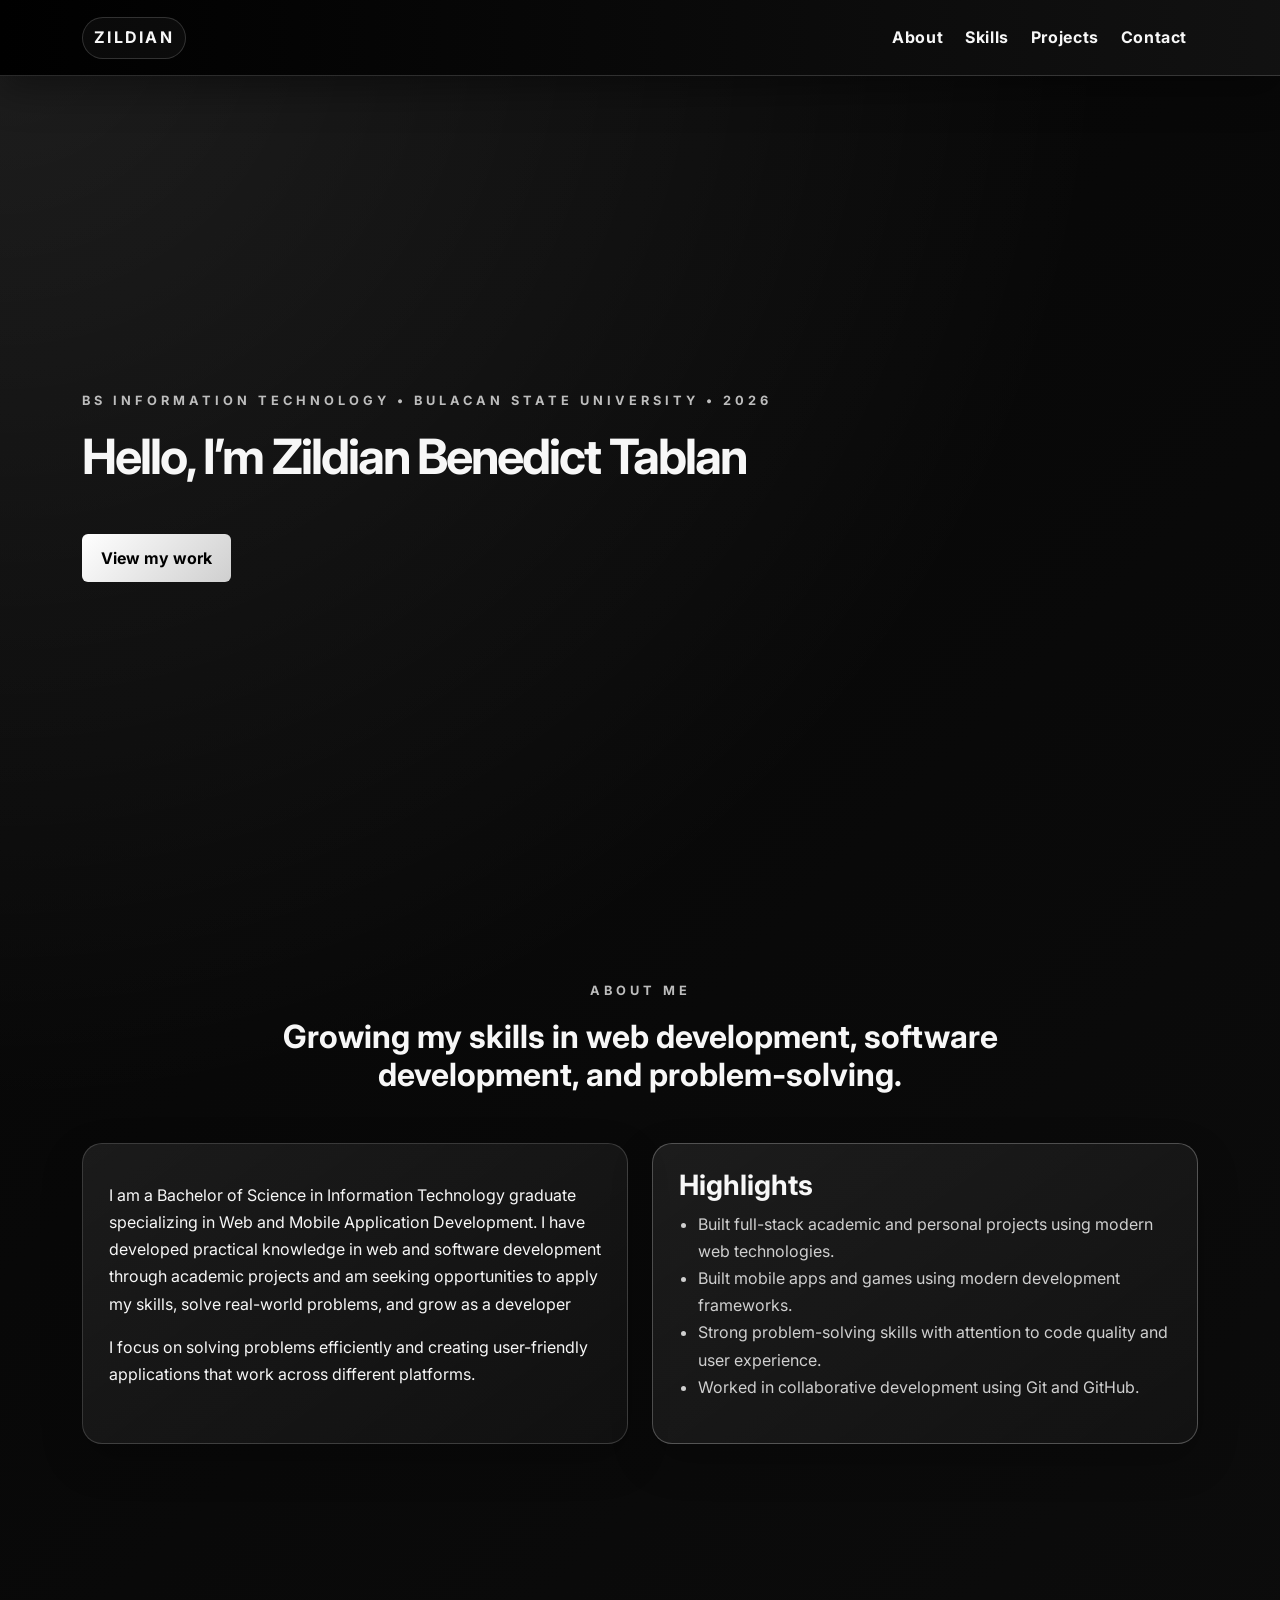
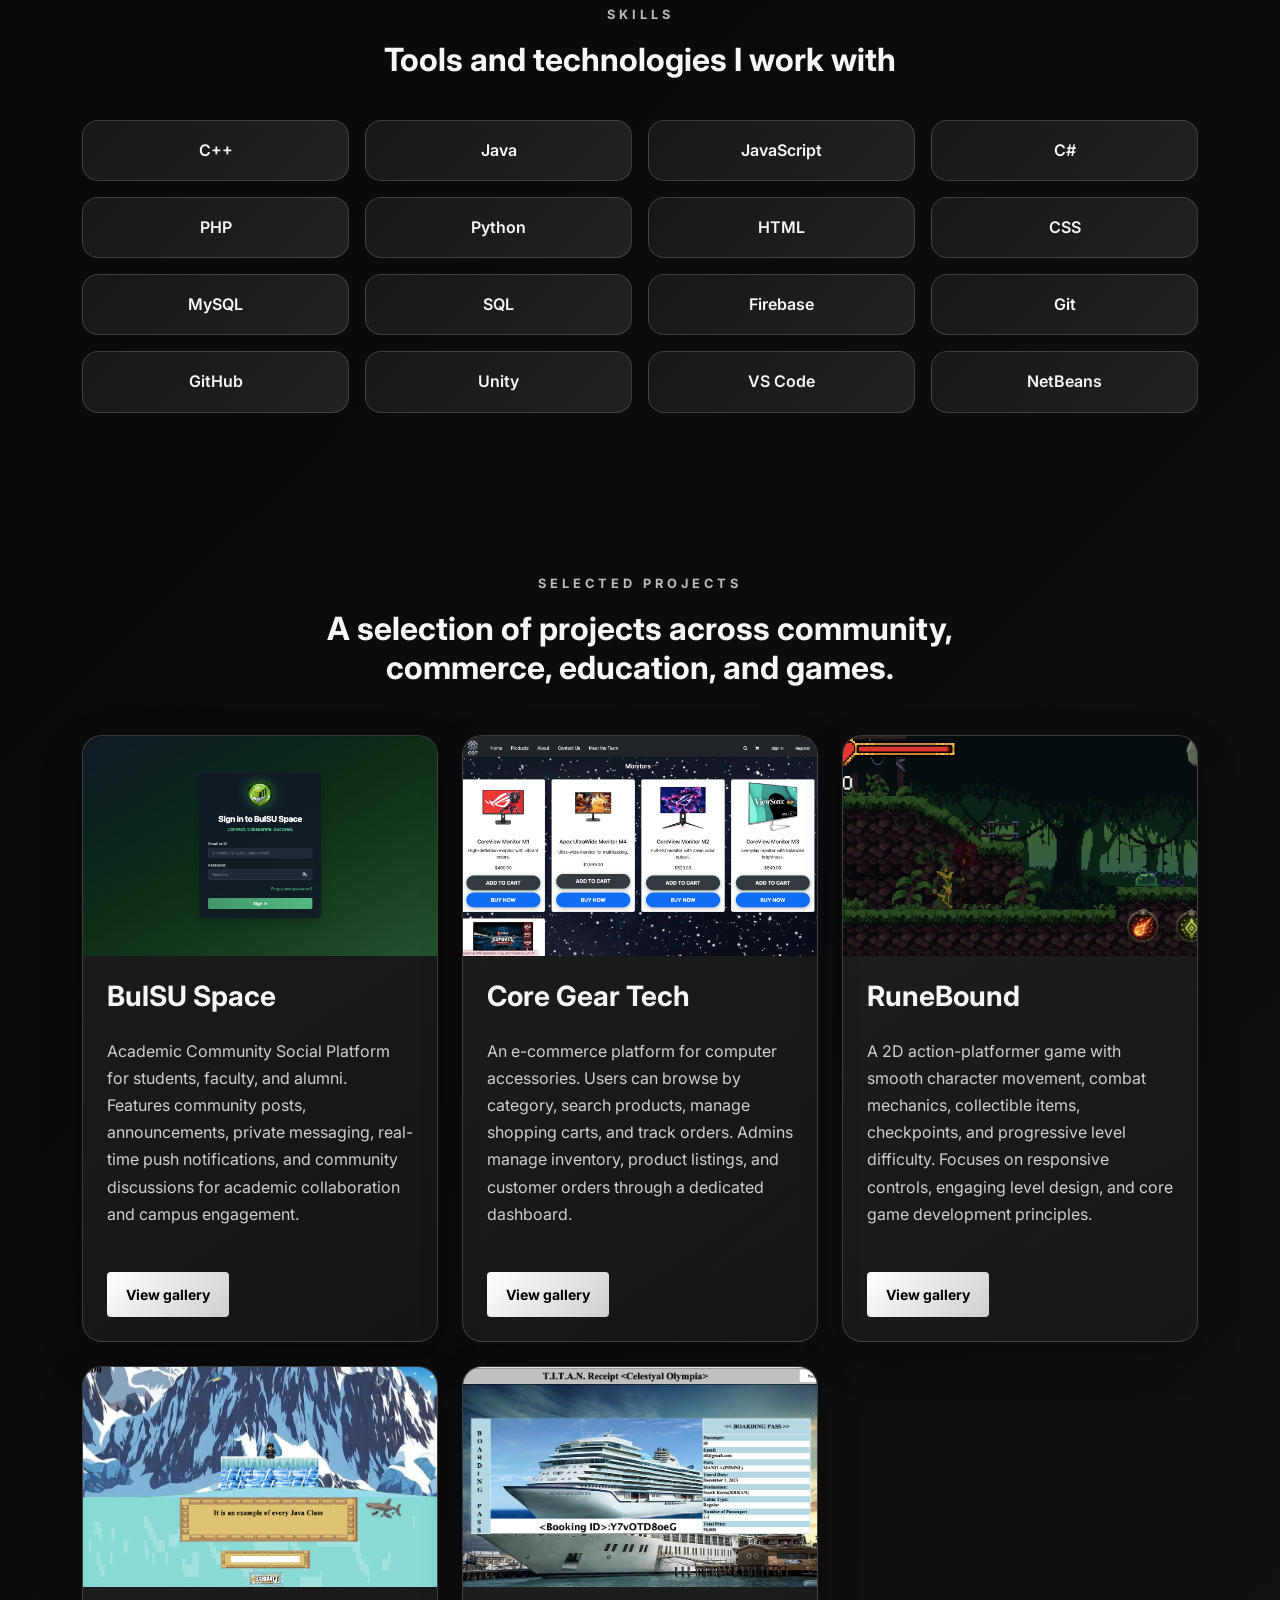
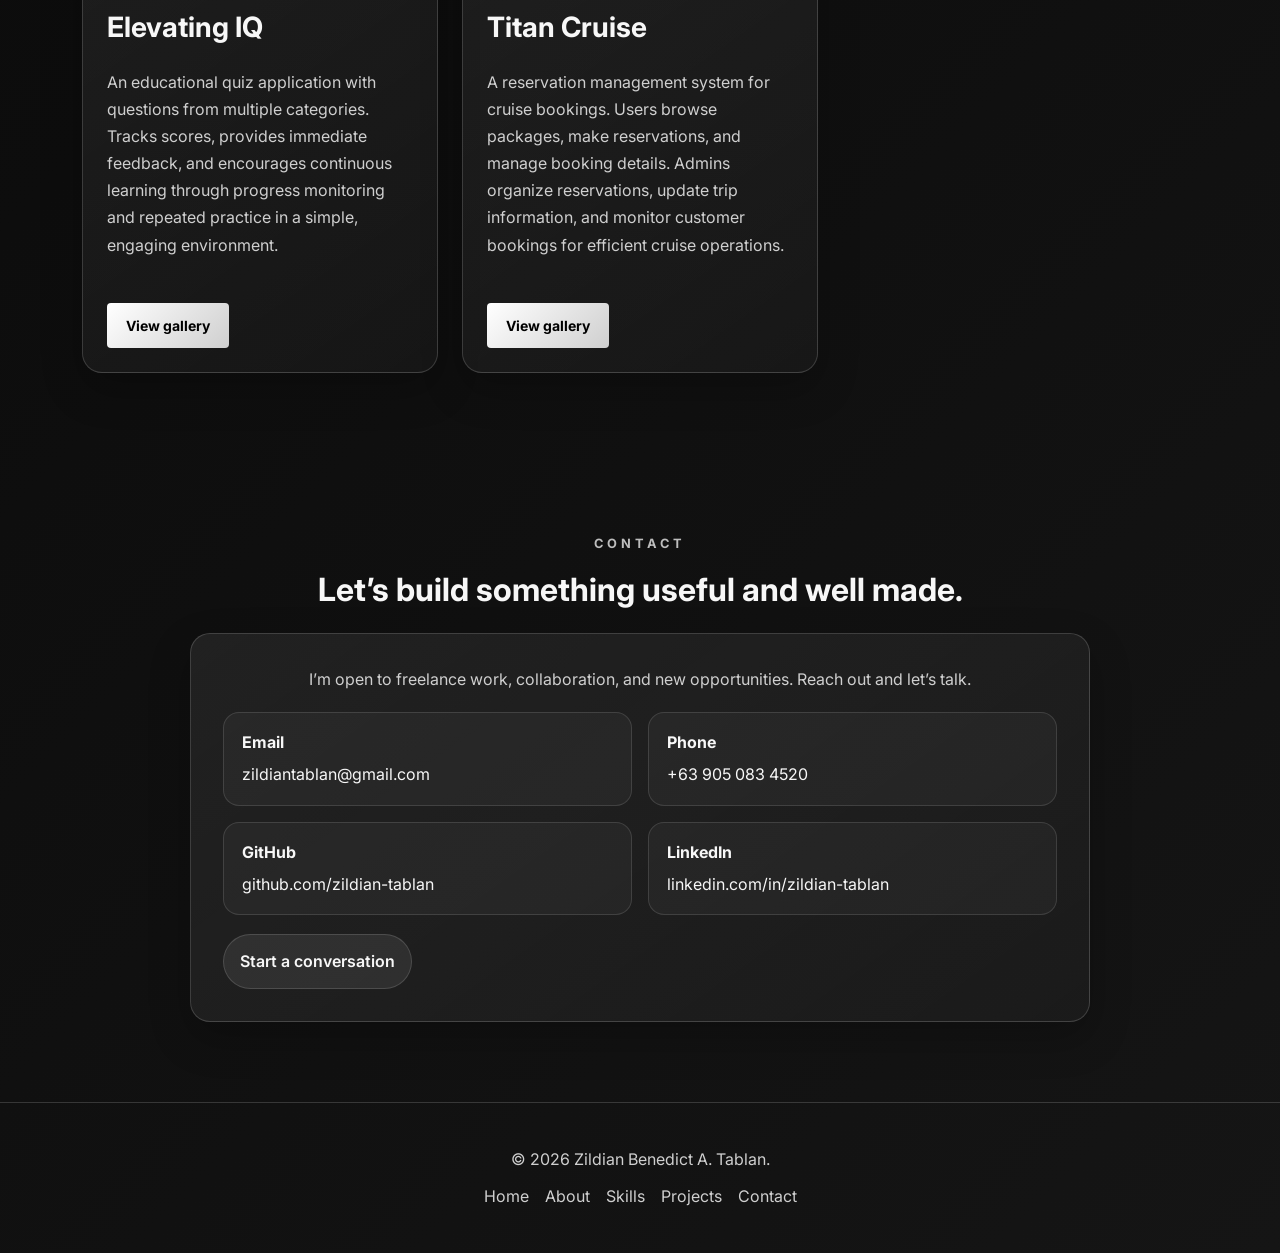
==== index.html @ 67a12df2 "Initial commit" ====
<!DOCTYPE html>
<html lang="en">
<head>
    <meta charset="UTF-8">
    <meta name="viewport" content="width=device-width, initial-scale=1.0">
    <meta name="description" content="Portfolio of Zildian Benedict A. Tablan featuring web, game, and UI projects.">
    <title>Zildian Benedict A. Tablan | Portfolio</title>
    <link href="https://cdn.jsdelivr.net/npm/bootstrap@5.3.3/dist/css/bootstrap.min.css" rel="stylesheet">
    <link rel="stylesheet" href="style.css">
</head>
<body>
    <a class="skip-link" href="#main-content">Skip to content</a>

    <nav class="navbar navbar-expand-lg navbar-dark fixed-top">
        <div class="container">
            <a class="navbar-brand fw-bold" href="#home">Zildian</a>
            <button class="navbar-toggler" type="button" data-bs-toggle="collapse" data-bs-target="#navbarNav" aria-controls="navbarNav" aria-expanded="false" aria-label="Toggle navigation">
                <span class="navbar-toggler-icon"></span>
            </button>
            <div class="collapse navbar-collapse" id="navbarNav">
                <ul class="navbar-nav ms-auto">
                    <li class="nav-item"><a class="nav-link" href="#about">About</a></li>
                    <li class="nav-item"><a class="nav-link" href="#skills">Skills</a></li>
                    <li class="nav-item"><a class="nav-link" href="#projects">Projects</a></li>
                    <li class="nav-item"><a class="nav-link" href="#contact">Contact</a></li>
                </ul>
            </div>
        </div>
    </nav>

    <header id="home" class="hero-section">
        <div class="container py-5">
            <p class="eyebrow">BS Information Technology • Bulacan State University • 2026</p>
            <h1>Hello, I’m Zildian Benedict Tablan</h1>
            <!-- <p class="lead">A Bachelor of Science in Information Technology graduate specializing in Web and Mobile Application Development. I have developed practical knowledge in web and software development through academic projects and am seeking opportunities to apply my skills, solve real-world problems, and grow as a developer.</p> -->
            <div class="d-flex flex-wrap gap-3 mt-5">
                <a class="btn btn-accent" href="#projects">View my work</a>
            </div>
        </div>
    </header>

    <main id="main-content">
        <section id="about" class="section-spacing">
            <div class="container">
                <div class="section-heading text-center">
                    <p class="eyebrow">About me</p>
                    <h2>Growing my skills in web development, software development, and problem-solving.</h2>
                </div>
                <div class="row align-items-stretch g-4 mt-2">
                    <div class="col-lg-6 d-flex">
                        <div class="info-card h-100">
                            <p>I am a Bachelor of Science in Information Technology graduate specializing in Web and Mobile Application Development. I have developed practical knowledge in web and software development through academic projects and am seeking opportunities to apply my skills, solve real-world problems, and grow as a developer</p>
                            <p>I focus on solving problems efficiently and creating user-friendly applications that work across different platforms.</p>
                        </div>
                    </div>
                    <div class="col-lg-6 d-flex">
                        <div class="info-card accent-border h-100">
                            <h3>Highlights</h3>
                            <ul class="feature-list">
                                <li>Built full-stack academic and personal projects using modern web technologies.</li>
                                <li>Built mobile apps and games using modern development frameworks.</li>
                                <li>Strong problem-solving skills with attention to code quality and user experience.</li>
                                <li>Worked in collaborative development using Git and GitHub.</li>
                            </ul>
                        </div>
                    </div>
                </div>
            </div>
        </section>

        <section id="skills" class="section-spacing">
            <div class="container">
                <div class="section-heading text-center">
                    <p class="eyebrow">Skills</p>
                    <h2>Tools and technologies I work with</h2>
                </div>
                <div class="row g-3 mt-2">
                    <div class="col-6 col-md-4 col-lg-3"><div class="skill-card">C++</div></div>
                    <div class="col-6 col-md-4 col-lg-3"><div class="skill-card">Java</div></div>
                    <div class="col-6 col-md-4 col-lg-3"><div class="skill-card">JavaScript</div></div>
                    <div class="col-6 col-md-4 col-lg-3"><div class="skill-card">C#</div></div>
                    <div class="col-6 col-md-4 col-lg-3"><div class="skill-card">PHP</div></div>
                    <div class="col-6 col-md-4 col-lg-3"><div class="skill-card">Python</div></div>
                    <div class="col-6 col-md-4 col-lg-3"><div class="skill-card">HTML</div></div>
                    <div class="col-6 col-md-4 col-lg-3"><div class="skill-card">CSS</div></div>
                    <div class="col-6 col-md-4 col-lg-3"><div class="skill-card">MySQL</div></div>
                    <div class="col-6 col-md-4 col-lg-3"><div class="skill-card">SQL</div></div>
                    <div class="col-6 col-md-4 col-lg-3"><div class="skill-card">Firebase</div></div>
                    <div class="col-6 col-md-4 col-lg-3"><div class="skill-card">Git</div></div>
                    <div class="col-6 col-md-4 col-lg-3"><div class="skill-card">GitHub</div></div>
                    <div class="col-6 col-md-4 col-lg-3"><div class="skill-card">Unity</div></div>
                    <div class="col-6 col-md-4 col-lg-3"><div class="skill-card">VS Code</div></div>
                    <div class="col-6 col-md-4 col-lg-3"><div class="skill-card">NetBeans</div></div>
                </div>
            </div>
        </section>

        <section id="projects" class="section-spacing">
            <div class="container">
                <div class="section-heading text-center">
                    <p class="eyebrow">Selected projects</p>
                    <h2>A selection of projects across community, commerce, education, and games.</h2>
                </div>
                <div class="row g-4 mt-2">
                    <div class="col-md-6 col-xl-4">
                        <article class="project-card">
                            <img src="Bulsuspace/Bulsuspace1.png" alt="BulSU Space project preview" class="project-image">
                            <div class="p-4">
                                <h3>BulSU Space</h3>
                                <p>Academic Community Social Platform for students, faculty, and alumni. Features community posts, announcements, private messaging, real-time push notifications, and community discussions for academic collaboration and campus engagement.</p>
                                                <div class="project-links mt-3">
                                    <button type="button" class="btn btn-sm btn-accent" data-project="bulsuspace">View gallery</button>
                                </div>
                            </div>
                        </article>
                    </div>

                    <div class="col-md-6 col-xl-4">
                        <article class="project-card">
                            <img src="cgt/cgt1.png" alt="Core Gear Tech project preview" class="project-image">
                            <div class="p-4">
                                <h3>Core Gear Tech</h3>
                                <p>An e-commerce platform for computer accessories. Users can browse by category, search products, manage shopping carts, and track orders. Admins manage inventory, product listings, and customer orders through a dedicated dashboard.</p>
                                <div class="project-links mt-3">
                                    <button type="button" class="btn btn-sm btn-accent" data-project="cgt">View gallery</button>
                                </div>
                            </div>
                        </article>
                    </div>

                    <div class="col-md-6 col-xl-4">
                        <article class="project-card">
                            <img src="runebound/runebound1.png" alt="RuneBound project preview" class="project-image">
                            <div class="p-4">
                                <h3>RuneBound</h3>
                                <p>A 2D action-platformer game with smooth character movement, combat mechanics, collectible items, checkpoints, and progressive level difficulty. Focuses on responsive controls, engaging level design, and core game development principles.</p>
                                <div class="project-links mt-3">
                                    <button type="button" class="btn btn-sm btn-accent" data-project="runebound">View gallery</button>
                                </div>
                        </article>
                    </div>

                    <div class="col-md-6 col-xl-4">
                        <article class="project-card">
                            <img src="elevatingIQ/elevatingIQ1.png" alt="Elevating IQ project preview" class="project-image">
                            <div class="p-4">
                                <h3>Elevating IQ</h3>
                                <p>An educational quiz application with questions from multiple categories. Tracks scores, provides immediate feedback, and encourages continuous learning through progress monitoring and repeated practice in a simple, engaging environment.</p>
                                <div class="project-links mt-3">
                                    <button type="button" class="btn btn-sm btn-accent" data-project="elevatingIQ">View gallery</button>
                                </div>
                            </div>
                        </article>
                    </div>

                    <div class="col-md-6 col-xl-4">
                        <article class="project-card">
                            <img src="TitanCruise/TitanCruise1.png" alt="Titan Cruise project preview" class="project-image">
                            <div class="p-4">
                                <h3>Titan Cruise</h3>
                                <p>A reservation management system for cruise bookings. Users browse packages, make reservations, and manage booking details. Admins organize reservations, update trip information, and monitor customer bookings for efficient cruise operations.</p>
                                <div class="project-links mt-3">
                                    <button type="button" class="btn btn-sm btn-accent" data-project="titancruise">View gallery</button>
                                </div>
                        </article>
                    </div>
                </div>
            </div>
        </section>

        <section id="contact" class="section-spacing">
            <div class="container">
                <div class="section-heading text-center">
                    <p class="eyebrow">Contact</p>
                    <h2>Let’s build something useful and well made.</h2>
                </div>
                <div class="contact-card mt-4">
                    <p class="mb-0 text-center">I’m open to freelance work, collaboration, and new opportunities. Reach out and let’s talk.</p>
                    <div class="contact-grid">
                        <div class="contact-item">
                            <strong>Email</strong>
                            <a href="mailto:zildiantablan@gmail.com">zildiantablan@gmail.com</a>
                        </div>
                        <div class="contact-item">
                            <strong>Phone</strong>
                            <a href="tel:+639050834520">+63 905 083 4520</a>
                        </div>
                        <div class="contact-item">
                            <strong>GitHub</strong>
                            <a href="https://github.com/zildian-tablan" target="_blank" rel="noopener">github.com/zildian-tablan</a>
                        </div>
                        <div class="contact-item">
                            <strong>LinkedIn</strong>
                            <a href="https://www.linkedin.com/in/zildian-tablan/" target="_blank" rel="noopener">linkedin.com/in/zildian-tablan</a>
                        </div>
                    </div>
                    <a class="contact-cta" href="mailto:zildiantablan@gmail.com">Start a conversation</a>
                </div>
            </div>
        </section>
    </main>

    <footer class="footer">
        <div class="container text-center py-4">
            <p class="mb-0">© <span id="currentYear"></span> Zildian Benedict A. Tablan.</p>
            <div class="footer-links">
                <a href="#home">Home</a>
                <a href="#about">About</a>
                <a href="#skills">Skills</a>
                <a href="#projects">Projects</a>
                <a href="#contact">Contact</a>
            </div>
        </div>
    </footer>

    <div class="modal fade" id="projectModal" tabindex="-1" aria-labelledby="projectModalTitle" aria-hidden="true">
        <div class="modal-dialog modal-lg modal-dialog-centered">
            <div class="modal-content">
                <div class="modal-header">
                    <div>
                        <h2 class="modal-title fs-5" id="projectModalTitle"></h2>
                        <p class="mb-0 modal-subtitle" id="projectModalSubtitle"></p>
                        <div class="project-modal-meta">
                            <div class="project-modal-tech" id="projectModalTechStack"></div>
                            <div class="project-modal-actions" id="projectModalActions"></div>
                        </div>
                    </div>
                    <button type="button" class="btn-close btn-close-white" data-bs-dismiss="modal" aria-label="Close"></button>
                </div>
                <div class="modal-body p-0">
                    <div id="projectCarousel" class="carousel slide" data-bs-ride="false">
                        <div class="carousel-inner" id="projectCarouselInner"></div>
                        <button class="carousel-control-prev" type="button" data-bs-target="#projectCarousel" data-bs-slide="prev">
                            <span class="carousel-control-prev-icon" aria-hidden="true"></span>
                            <span class="visually-hidden">Previous</span>
                        </button>
                        <button class="carousel-control-next" type="button" data-bs-target="#projectCarousel" data-bs-slide="next">
                            <span class="carousel-control-next-icon" aria-hidden="true"></span>
                            <span class="visually-hidden">Next</span>
                        </button>
                    </div>
                </div>
            </div>
        </div>
    </div>

    <script src="https://cdn.jsdelivr.net/npm/bootstrap@5.3.3/dist/js/bootstrap.bundle.min.js"></script>
    <script src="script.js"></script>
</body>
</html>
---- style.css ----
@import url('https://fonts.googleapis.com/css2?family=Inter:wght@400;500;600;700;800&display=swap');

:root {
    --bg: #050505;
    --bg-soft: #111111;
    --surface: #171717;
    --surface-strong: #222222;
    --text: #f7f7f7;
    --text-soft: #cfcfcf;
    --accent: #ffffff;
    --accent-strong: #bdbdbd;
    --border: rgba(255, 255, 255, 0.16);
}

html {
    scroll-behavior: smooth;
}

body {
    margin: 0;
    font-family: 'Inter', sans-serif;
    background:
        radial-gradient(circle at top left, rgba(255, 255, 255, 0.10), transparent 24%),
        linear-gradient(135deg, var(--bg) 0%, #0d0d0d 60%, #151515 100%);
    color: var(--text);
    line-height: 1.7;
    padding-top: 72px;
}

img {
    max-width: 100%;
    display: block;
}

.navbar {
    background: linear-gradient(90deg, rgba(0, 0, 0, 0.98), rgba(18, 18, 18, 0.96));
    backdrop-filter: blur(24px);
    border-bottom: 1px solid rgba(255, 255, 255, 0.16);
    box-shadow: 0 12px 40px rgba(0, 0, 0, 0.4);
    padding: 0.9rem 0;
}

.navbar-brand,
.nav-link {
    color: var(--text) !important;
}

.navbar-brand {
    font-weight: 800;
    letter-spacing: 0.14em;
    text-transform: uppercase;
    font-size: 1rem;
    padding: 0.4rem 0.7rem;
    border: 1px solid rgba(255, 255, 255, 0.16);
    border-radius: 999px;
    background: rgba(255, 255, 255, 0.04);
}

.nav-link {
    position: relative;
    font-weight: 700;
    letter-spacing: 0.04em;
    padding: 0.6rem 0.85rem;
    margin: 0 0.18rem;
    border-radius: 999px;
    transition: color 0.2s ease, transform 0.2s ease, background 0.2s ease;
}

.nav-link:hover,
.nav-link:focus,
.nav-link.active {
    color: var(--accent) !important;
    background: rgba(255, 255, 255, 0.08);
    transform: translateY(-1px);
}

.nav-link::after {
    content: '';
    position: absolute;
    left: 0.85rem;
    right: 0.85rem;
    bottom: 0.3rem;
    height: 2px;
    background: var(--accent);
    transform: scaleX(0);
    transform-origin: left;
    transition: transform 0.25s ease;
}

.nav-link:hover::after,
.nav-link.active::after {
    transform: scaleX(1);
}

.navbar-toggler {
    border-color: rgba(255, 255, 255, 0.22);
    padding: 0.45rem 0.55rem;
}

.navbar-toggler:focus {
    box-shadow: 0 0 0 0.2rem rgba(255, 255, 255, 0.18);
}

.navbar-toggler-icon {
    background-image: url("data:image/svg+xml;charset=utf8,%3Csvg viewBox='0 0 30 30' xmlns='http://www.w3.org/2000/svg'%3E%3Cpath stroke='rgba(255,255,255,1)' stroke-width='2' stroke-linecap='round' stroke-miterlimit='10' d='M4 7h22M4 15h22M4 23h22'/%3E%3C/svg%3E");
}
.skip-link {
    position: absolute;
    left: -999px;
    top: 0;
    z-index: 2000;
    background: var(--accent);
    color: #000000;
    padding: 0.65rem 1rem;
    border-radius: 0 0 0.5rem 0;
}

.skip-link:focus {
    left: 0;
}

.hero-section {
    min-height: calc(100vh - 72px);
    display: flex;
    align-items: center;
    padding: 3rem 0;
}

.hero-copy {
    max-width: 840px;
    margin: 0 auto;
    padding: 3rem 2.2rem;
    background: rgba(255, 255, 255, 0.04);
    border: 1px solid rgba(255, 255, 255, 0.10);
    border-radius: 2rem;
    box-shadow: 0 24px 80px rgba(0, 0, 0, 0.22);
}

.hero-section h1 {
    font-size: clamp(2.4rem, 4vw, 4.2rem);
    margin-bottom: 1.25rem;
    letter-spacing: -0.04em;
}

.hero-copy .lead {
    font-size: 1.1rem;
    max-width: 720px;
}

.hero-actions {
    gap: 1rem;
}

.hero-copy {
    max-width: 840px;
    margin: 0 auto;
    padding: 3rem 2.2rem;
    background: rgba(255, 255, 255, 0.04);
    border: 1px solid rgba(255, 255, 255, 0.10);
    border-radius: 2rem;
    box-shadow: 0 24px 80px rgba(0, 0, 0, 0.22);
}

.eyebrow {
    text-transform: uppercase;
    letter-spacing: 0.25rem;
    font-size: 0.8rem;
    color: var(--accent-strong);
    font-weight: 700;
    margin-bottom: 1rem;
}

h1, h2, h3 {
    font-weight: 700;
    line-height: 1.2;
}

.hero-section h1 {
    font-size: clamp(2rem, 3.8vw, 3.5rem);
    margin-bottom: 1rem;
}

.lead {
    color: var(--text-soft);
    font-size: 1.05rem;
    max-width: 640px;
}

.btn-accent {
    background: linear-gradient(135deg, #ffffff, #cfcfcf);
    color: #000000;
    border: none;
    font-weight: 700;
    padding: 0.75rem 1.2rem;
}

.btn-accent:hover {
    color: #000000;
    filter: brightness(0.95);
}

.pill {
    display: inline-block;
    background: rgba(255, 255, 255, 0.10);
    color: var(--accent);
    border: 1px solid rgba(255, 255, 255, 0.2);
    padding: 0.45rem 0.75rem;
    border-radius: 999px;
    font-size: 0.9rem;
}

.profile-card,
.info-card,
.project-card,
.contact-card {
    background: linear-gradient(145deg, rgba(255, 255, 255, 0.08), rgba(255, 255, 255, 0.03));
    border: 1px solid var(--border);
    border-radius: 1.25rem;
    box-shadow: 0 16px 42px rgba(0, 0, 0, 0.24);
}

.profile-card {
    padding: 2rem;
}

.avatar {
    width: 90px;
    height: 90px;
    border-radius: 50%;
    background: linear-gradient(135deg, #ffffff, #9d9d9d);
    color: #000000;
    font-size: 2rem;
    font-weight: 800;
    display: grid;
    place-items: center;
    margin-bottom: 1rem;
}

.profile-list li {
    margin-bottom: 0.6rem;
    color: var(--text-soft);
}

.section-spacing {
    padding: 5rem 0;
}

.section-heading {
    max-width: 760px;
    margin: 0 auto 1.5rem;
}

.info-card {
    padding: 1.6rem;
    max-width: 560px;
    width: min(100%, 760px);
    margin: 0 auto;
    height: 100%;
    display: flex;
    flex-direction: column;
    justify-content: center;
}

.accent-border {
    border-color: rgba(255, 255, 255, 0.25);
}

.feature-list {
    color: var(--text-soft);
    padding-left: 1.2rem;
}

.skill-card {
    background: linear-gradient(135deg, var(--surface), var(--surface-strong));
    border: 1px solid var(--border);
    padding: 1rem;
    text-align: center;
    border-radius: 1rem;
    font-weight: 600;
}

.project-card {
    overflow: hidden;
    height: 100%;
    transition: transform 0.25s ease, box-shadow 0.25s ease;
}

.project-card .p-4 {
    display: flex;
    flex-direction: column;
    gap: 0.75rem;
}

.project-links {
    display: flex;
    flex-wrap: wrap;
    gap: 0.55rem;
    margin-top: 0.2rem;
}

.project-link {
    display: inline-flex;
    align-items: center;
    gap: 0.35rem;
    padding: 0.42rem 0.7rem;
    border-radius: 999px;
    border: 1px solid rgba(255, 255, 255, 0.14);
    background: rgba(255, 255, 255, 0.04);
    color: var(--text-soft);
    text-decoration: none;
    font-size: 0.8rem;
    font-weight: 600;
    transition: all 0.2s ease;
}

.project-link:hover {
    color: var(--text);
    border-color: rgba(255, 255, 255, 0.24);
    background: rgba(255, 255, 255, 0.08);
}

.project-modal-meta {
    display: flex;
    flex-direction: column;
    gap: 0.65rem;
    margin-top: 0.7rem;
}

.project-modal-tech {
    display: flex;
    flex-direction: column;
    gap: 0.2rem;
}

.project-modal-label {
    font-size: 0.75rem;
    font-weight: 700;
    letter-spacing: 0.16em;
    text-transform: uppercase;
    color: var(--accent);
}

.project-modal-tech p {
    margin: 0;
    color: var(--text-soft);
    line-height: 1.6;
}

.project-modal-note {
    font-size: 0.8rem;
    color: var(--text-soft);
    opacity: 0.85;
    font-style: italic;
    margin-top: 0.2rem;
}

.project-modal-actions {
    display: flex;
    flex-wrap: wrap;
    gap: 0.55rem;
}

.project-modal-link {
    display: inline-flex;
    align-items: center;
    padding: 0.4rem 0.7rem;
    border-radius: 999px;
    border: 1px solid rgba(255, 255, 255, 0.14);
    background: rgba(255, 255, 255, 0.05);
    color: var(--text-soft);
    text-decoration: none;
    font-size: 0.8rem;
    font-weight: 600;
    transition: all 0.2s ease;
}

.project-modal-link:hover {
    color: var(--text);
    border-color: rgba(255, 255, 255, 0.24);
    background: rgba(255, 255, 255, 0.1);
}

.project-card:hover {
    transform: translateY(-6px);
    box-shadow: 0 24px 50px rgba(0, 0, 0, 0.25);
}

.project-image {
    width: 100%;
    height: 220px;
    object-fit: cover;
}

.project-card h3 {
    margin-bottom: 0.75rem;
}

.project-card p,
.contact-card p,
.contact-card a {
    color: var(--text-soft);
}

.contact-card {
    padding: 2rem;
    max-width: 900px;
    margin: 0 auto;
    display: grid;
    gap: 1.2rem;
}

.contact-card a {
    text-decoration: none;
    color: var(--text);
    transition: color 0.2s ease;
}

.contact-card a:hover {
    color: var(--accent);
}

.contact-grid {
    display: grid;
    grid-template-columns: repeat(2, minmax(0, 1fr));
    gap: 1rem;
}

.contact-item {
    padding: 1rem 1.1rem;
    border: 1px solid rgba(255, 255, 255, 0.12);
    border-radius: 1rem;
    background: rgba(255, 255, 255, 0.04);
}

.contact-item strong {
    display: block;
    margin-bottom: 0.3rem;
    color: var(--text);
}

.contact-cta {
    display: inline-flex;
    align-items: center;
    gap: 0.5rem;
    padding: 0.8rem 1rem;
    border-radius: 999px;
    background: rgba(255, 255, 255, 0.08);
    border: 1px solid rgba(255, 255, 255, 0.14);
    color: var(--text);
    font-weight: 600;
    width: fit-content;
}

.footer {
    border-top: 1px solid var(--border);
    color: var(--text-soft);
    padding: 1.2rem 0;
}

.footer-links {
    display: flex;
    flex-wrap: wrap;
    justify-content: center;
    gap: 1rem;
    margin-top: 0.6rem;
}

.footer-links a {
    color: var(--text-soft);
    text-decoration: none;
    transition: color 0.2s ease;
}

.footer-links a:hover {
    color: var(--accent);
}

.modal-content {
    background: var(--bg-soft);
    color: var(--text);
    border: 1px solid var(--border);
}

.modal-header {
    border-bottom: 1px solid var(--border);
}

.modal-subtitle {
    color: var(--text-soft);
}

.carousel-item img {
    height: min(70vh, 520px);
    object-fit: cover;
}

@media (max-width: 768px) {
    body {
        padding-top: 64px;
    }

    .hero-section {
        min-height: auto;
        padding: 2rem 0 3rem;
    }

    .profile-card {
        padding: 1.4rem;
    }

    .project-image {
        height: 200px;
    }

    .contact-grid {
        grid-template-columns: 1fr;
    }
}
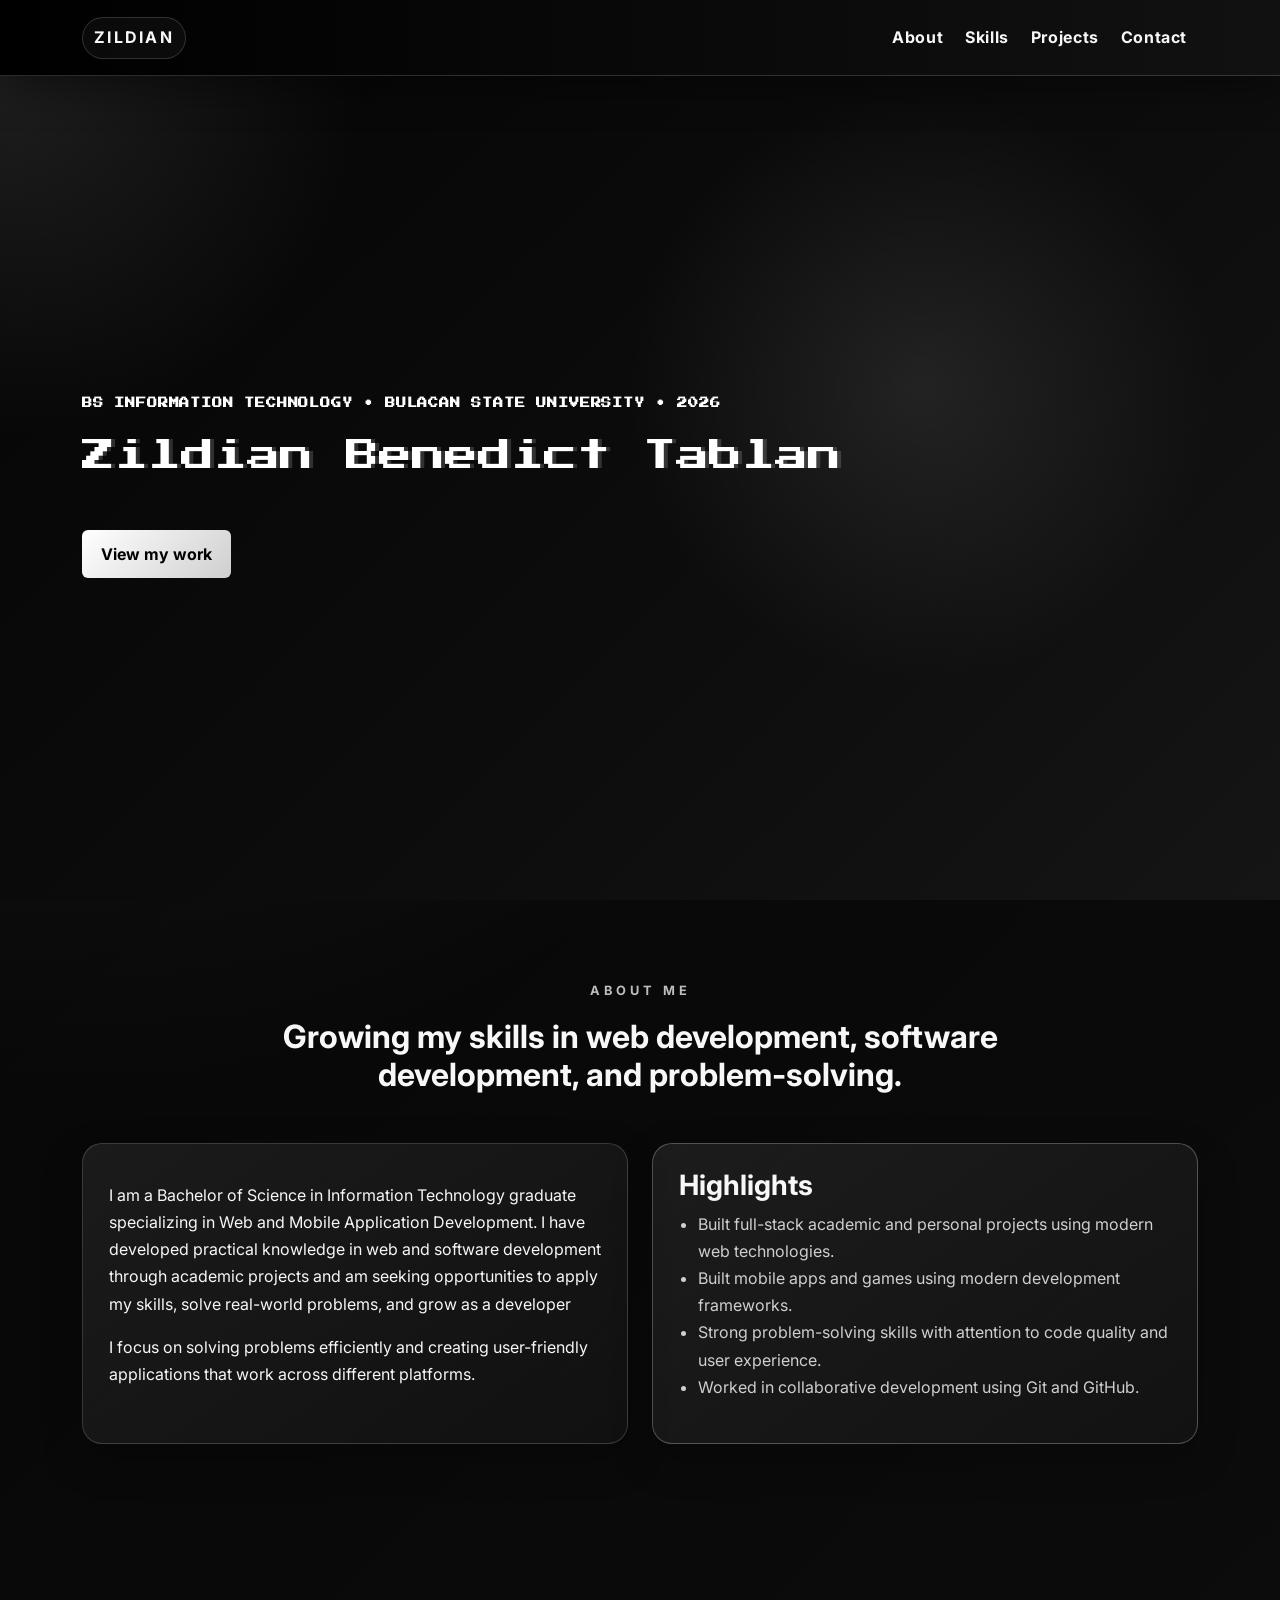
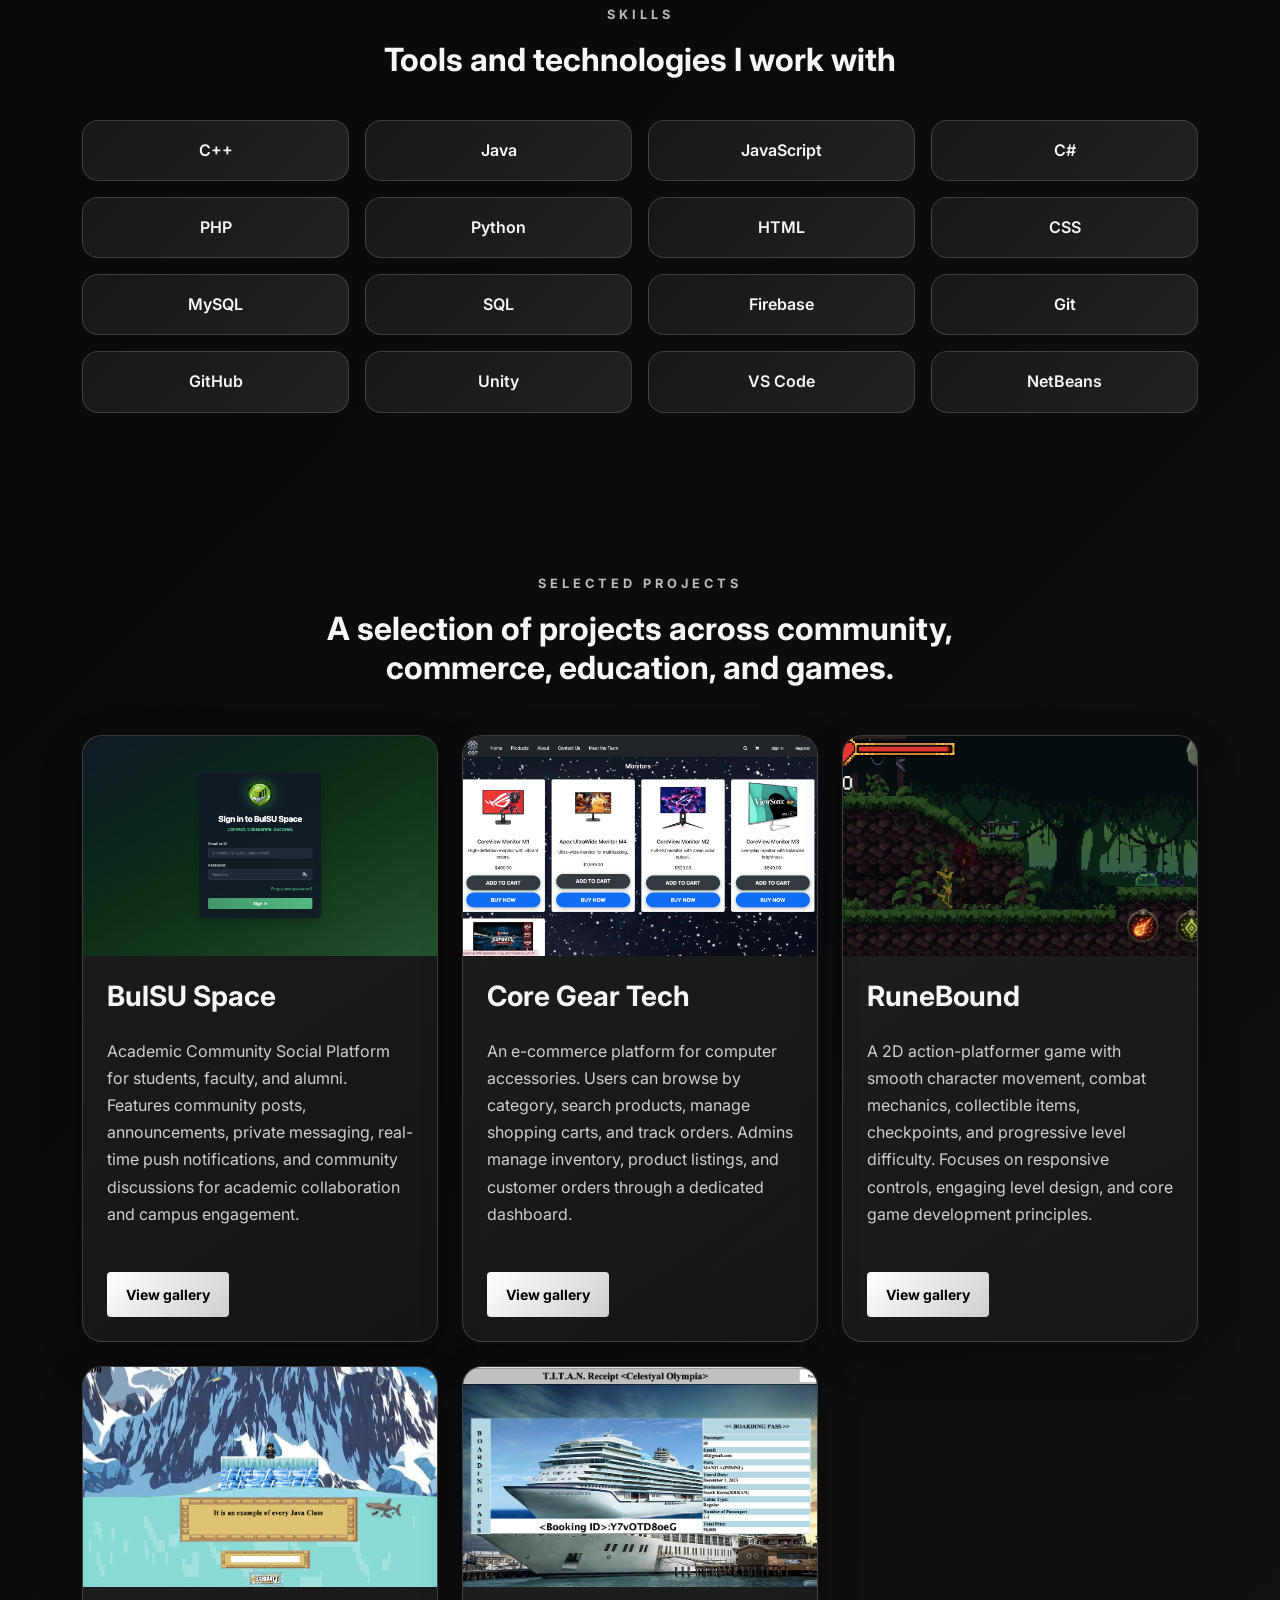
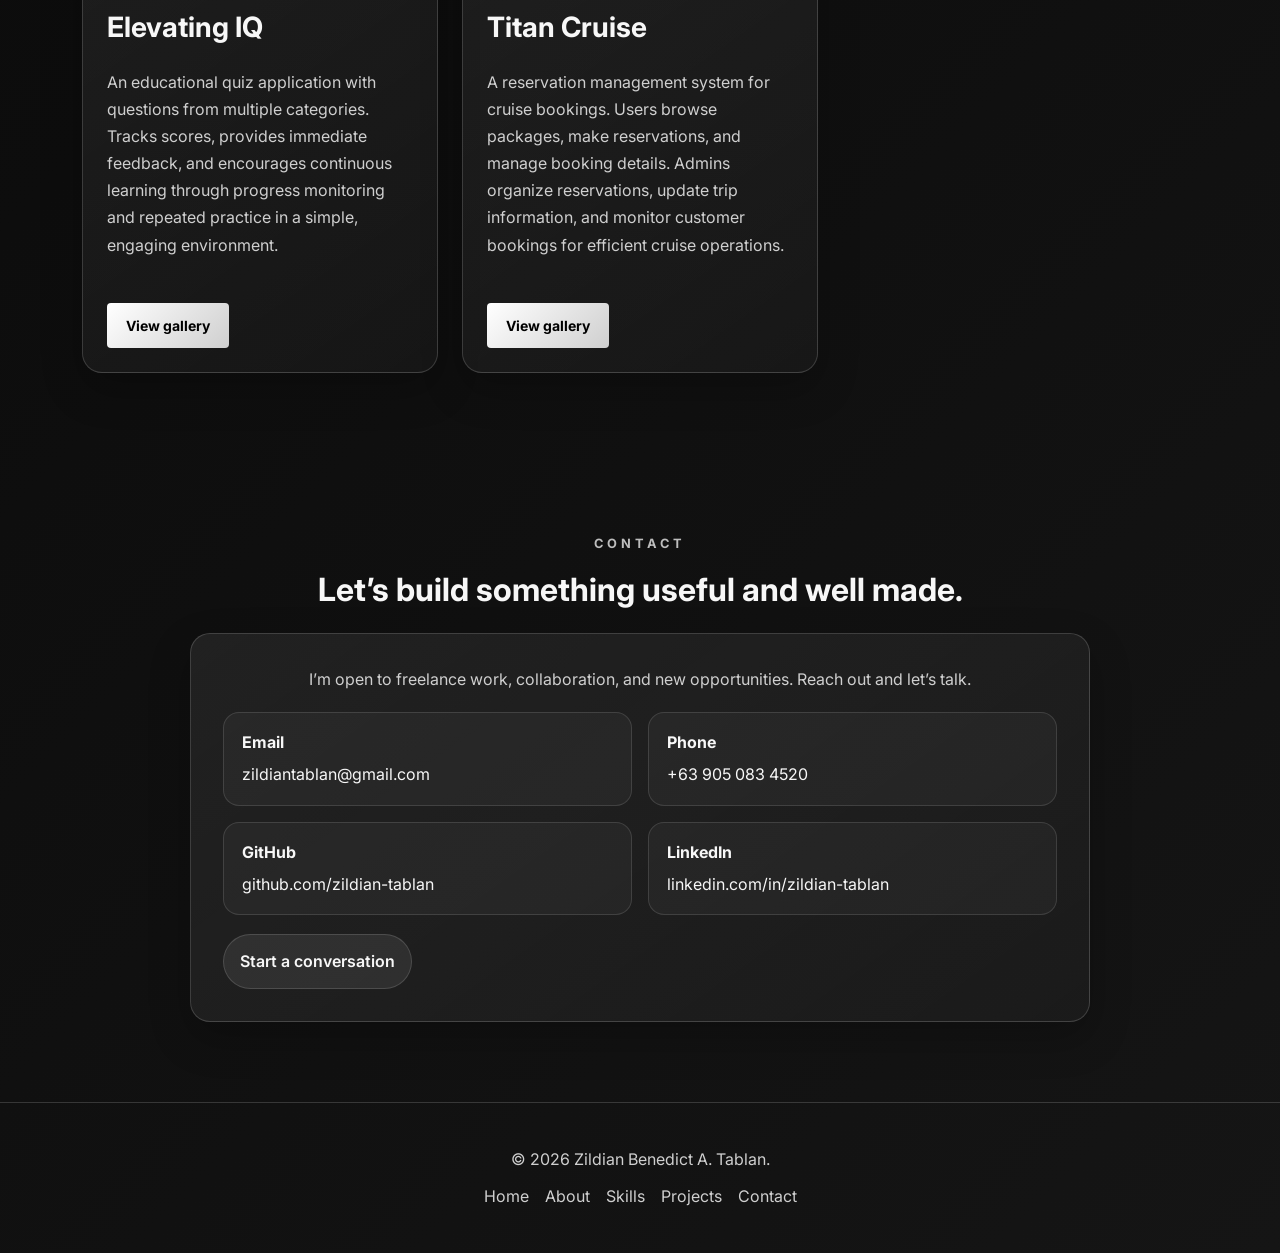
==== commit 1bed1e0b: "remove button" ====
--- a/index.html
+++ b/index.html
@@ -31,7 +31,7 @@
     <header id="home" class="hero-section">
         <div class="container py-5">
             <p class="eyebrow">BS Information Technology • Bulacan State University • 2026</p>
-            <h1>Hello, I’m Zildian Benedict Tablan</h1>
+            <h1>Zildian Benedict Tablan</h1>
             <!-- <p class="lead">A Bachelor of Science in Information Technology graduate specializing in Web and Mobile Application Development. I have developed practical knowledge in web and software development through academic projects and am seeking opportunities to apply my skills, solve real-world problems, and grow as a developer.</p> -->
             <div class="d-flex flex-wrap gap-3 mt-5">
                 <a class="btn btn-accent" href="#projects">View my work</a>
@@ -191,7 +191,7 @@
                         </div>
                         <div class="contact-item">
                             <strong>LinkedIn</strong>
-                            <a href="https://www.linkedin.com/in/zildian-tablan/" target="_blank" rel="noopener">linkedin.com/in/zildian-tablan</a>
+                            <a href="https://www.linkedin.com/in/zildian-benedict-tablan-337604417/" target="_blank" rel="noopener">linkedin.com/in/zildian-tablan</a>
                         </div>
                     </div>
                     <a class="contact-cta" href="mailto:zildiantablan@gmail.com">Start a conversation</a>
--- a/style.css
+++ b/style.css
@@ -1,4 +1,4 @@
-@import url('https://fonts.googleapis.com/css2?family=Inter:wght@400;500;600;700;800&display=swap');
+@import url('https://fonts.googleapis.com/css2?family=Inter:wght@400;500;600;700;800&family=Press+Start+2P&display=swap');
 
 :root {
     --bg: #050505;
@@ -120,10 +120,48 @@
 }
 
 .hero-section {
+    position: relative;
+    isolation: isolate;
+    overflow: hidden;
+    background:
+        radial-gradient(circle at top left, rgba(255, 255, 255, 0.10), transparent 24%),
+        linear-gradient(135deg, var(--bg) 0%, #0d0d0d 60%, #151515 100%);
+    background-size: 100% 100%, 100% 100%;
     min-height: calc(100vh - 72px);
     display: flex;
     align-items: center;
     padding: 3rem 0;
+}
+
+.hero-section::before,
+.hero-section::after {
+    content: '';
+    position: absolute;
+    pointer-events: none;
+}
+
+.hero-section::before {
+    inset: 0;
+    z-index: -2;
+    opacity: 0;
+}
+
+.hero-section::after {
+    inset: 0;
+    z-index: -1;
+    background: radial-gradient(circle at 72% 38%, rgba(255, 255, 255, 0.09), transparent 28%);
+    animation: hero-ambient 12s ease-in-out infinite;
+}
+
+@keyframes hero-ambient {
+    0%, 100% {
+        opacity: 0.25;
+        transform: translate3d(-2%, 1%, 0) scale(1);
+    }
+    50% {
+        opacity: 0.55;
+        transform: translate3d(2%, -1%, 0) scale(1.06);
+    }
 }
 
 .hero-copy {
@@ -176,8 +214,87 @@
 }
 
 .hero-section h1 {
-    font-size: clamp(2rem, 3.8vw, 3.5rem);
+    font-size: clamp(1.2rem, 2.6vw, 2.3rem);
     margin-bottom: 1rem;
+    color: #ffffff;
+    font-family: 'Press Start 2P', monospace;
+    font-weight: 400;
+    letter-spacing: 0;
+    line-height: 1.6;
+    text-shadow: 4px 0 0 rgba(255, 255, 255, 0.16);
+    animation: pixel-intro 1.15s steps(8, end) both, pixel-flicker 5s steps(1, end) 1.3s infinite;
+}
+
+.hero-section .eyebrow {
+    color: #ffffff;
+    font-family: 'Press Start 2P', monospace;
+    font-size: clamp(0.48rem, 0.8vw, 0.68rem);
+    letter-spacing: 0.08em;
+    line-height: 1.8;
+    animation: pixel-intro 0.8s steps(6, end) 0.15s both, pixel-glow 3.2s ease-in-out 1s infinite;
+}
+
+@keyframes pixel-intro {
+    0% {
+        opacity: 0;
+        clip-path: inset(0 100% 0 0);
+        transform: translateX(-0.35rem);
+    }
+    70% {
+        opacity: 1;
+        clip-path: inset(0 0 0 0);
+        transform: translateX(0.08rem);
+    }
+    100% {
+        opacity: 1;
+        clip-path: inset(0 0 0 0);
+        transform: translateX(0);
+    }
+}
+
+@keyframes pixel-flicker {
+    0%, 100% {
+        opacity: 1;
+        text-shadow: 4px 0 0 rgba(255, 255, 255, 0.16), 0 0 0.35rem rgba(255, 255, 255, 0.25);
+    }
+    45% {
+        opacity: 0.96;
+        text-shadow: 4px 0 0 rgba(255, 255, 255, 0.16), 0 0 1.1rem rgba(255, 255, 255, 0.72), 0 0 2.4rem rgba(255, 255, 255, 0.32);
+    }
+    58% {
+        opacity: 1;
+        text-shadow: 4px 0 0 rgba(255, 255, 255, 0.16), 0 0 0.55rem rgba(255, 255, 255, 0.42);
+    }
+    93% {
+        opacity: 0.72;
+        text-shadow: -3px 0 0 rgba(255, 255, 255, 0.38), 5px 0 0 rgba(255, 255, 255, 0.12);
+    }
+    95% {
+        opacity: 1;
+        text-shadow: 3px 0 0 rgba(255, 255, 255, 0.28);
+    }
+    96% {
+        opacity: 0.84;
+        text-shadow: 0 0 0 #ffffff;
+    }
+}
+
+@keyframes pixel-glow {
+    0%, 100% {
+        text-shadow: 0 0 0.2rem rgba(255, 255, 255, 0.2);
+    }
+    50% {
+        text-shadow: 0 0 0.65rem rgba(255, 255, 255, 0.72), 0 0 1.5rem rgba(255, 255, 255, 0.35);
+    }
+}
+
+@media (prefers-reduced-motion: reduce) {
+    .hero-section h1,
+    .hero-section .eyebrow,
+    .hero-section::after {
+        animation: none;
+    }
+
 }
 
 .lead {
@@ -491,7 +608,9 @@
 
 .carousel-item img {
     height: min(70vh, 520px);
-    object-fit: cover;
+    width: 100%;
+    object-fit: contain;
+    background: #050505;
 }
 
 @media (max-width: 768px) {
